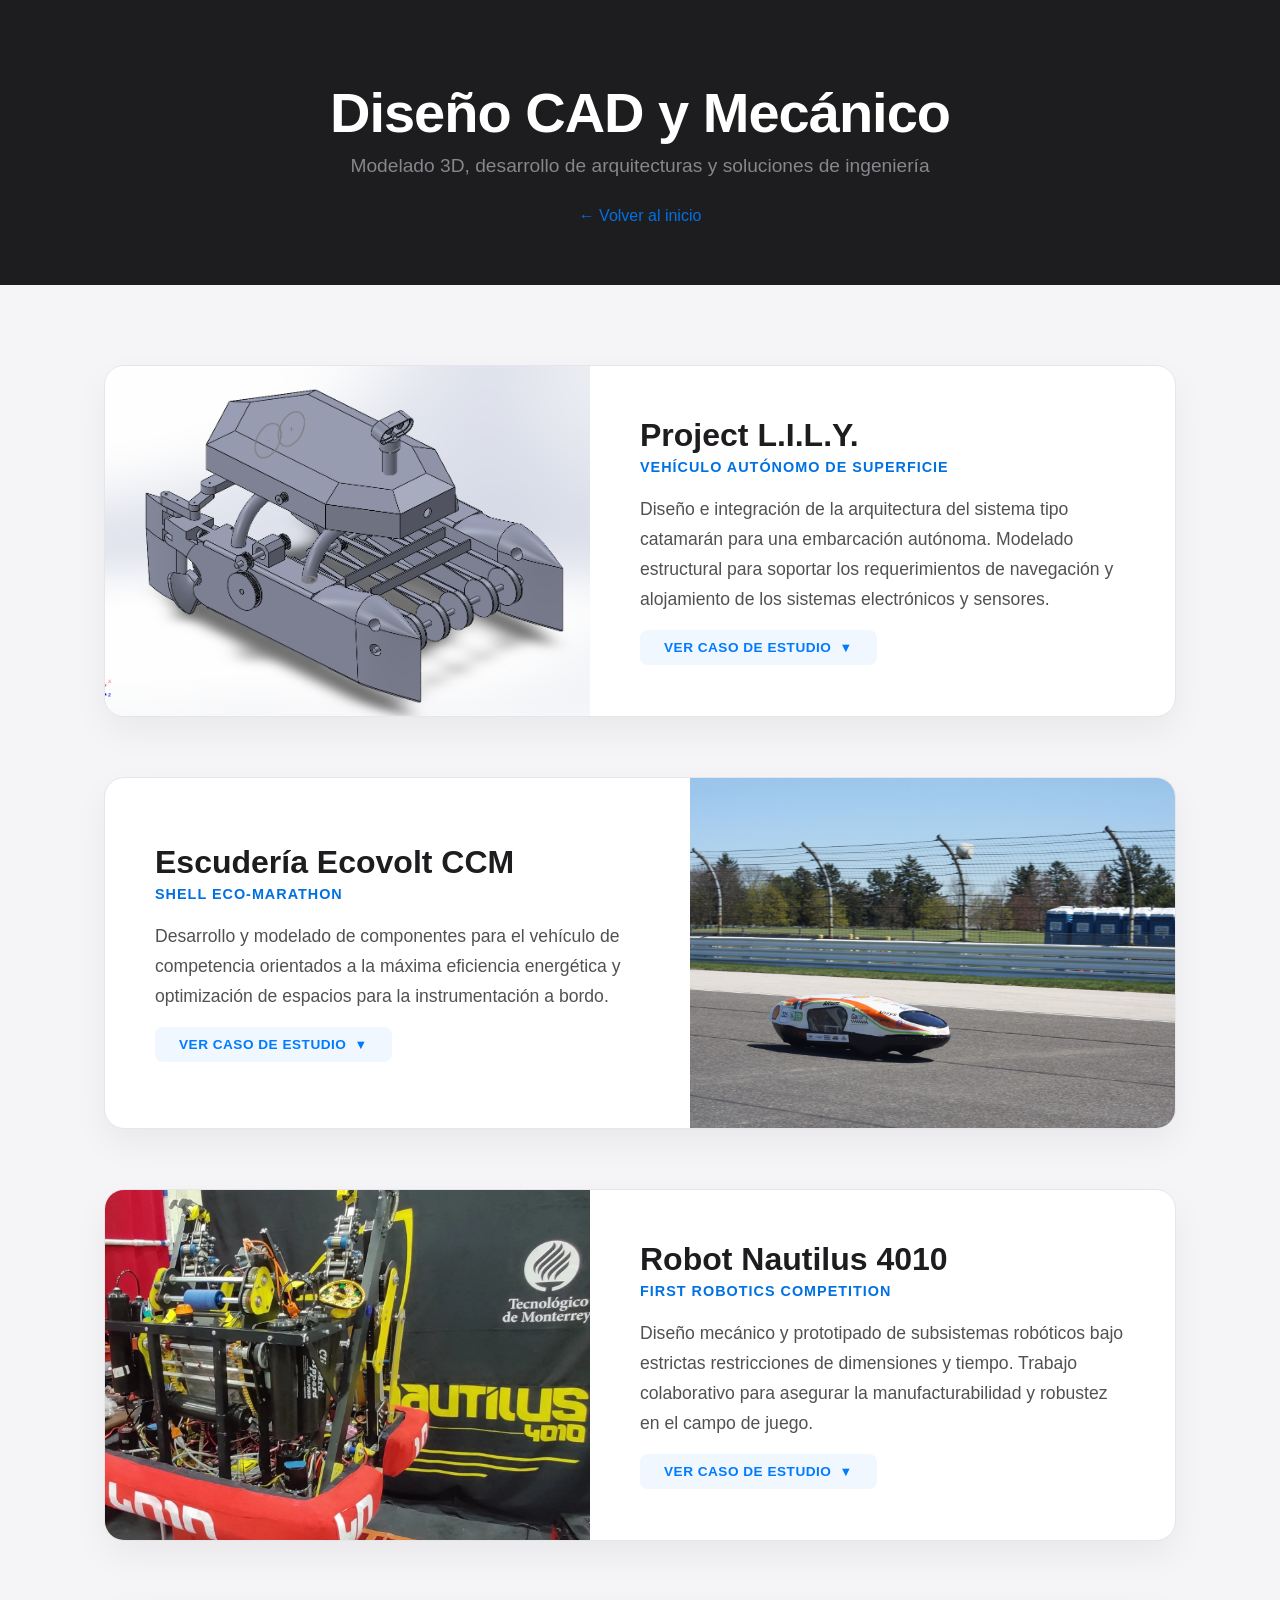
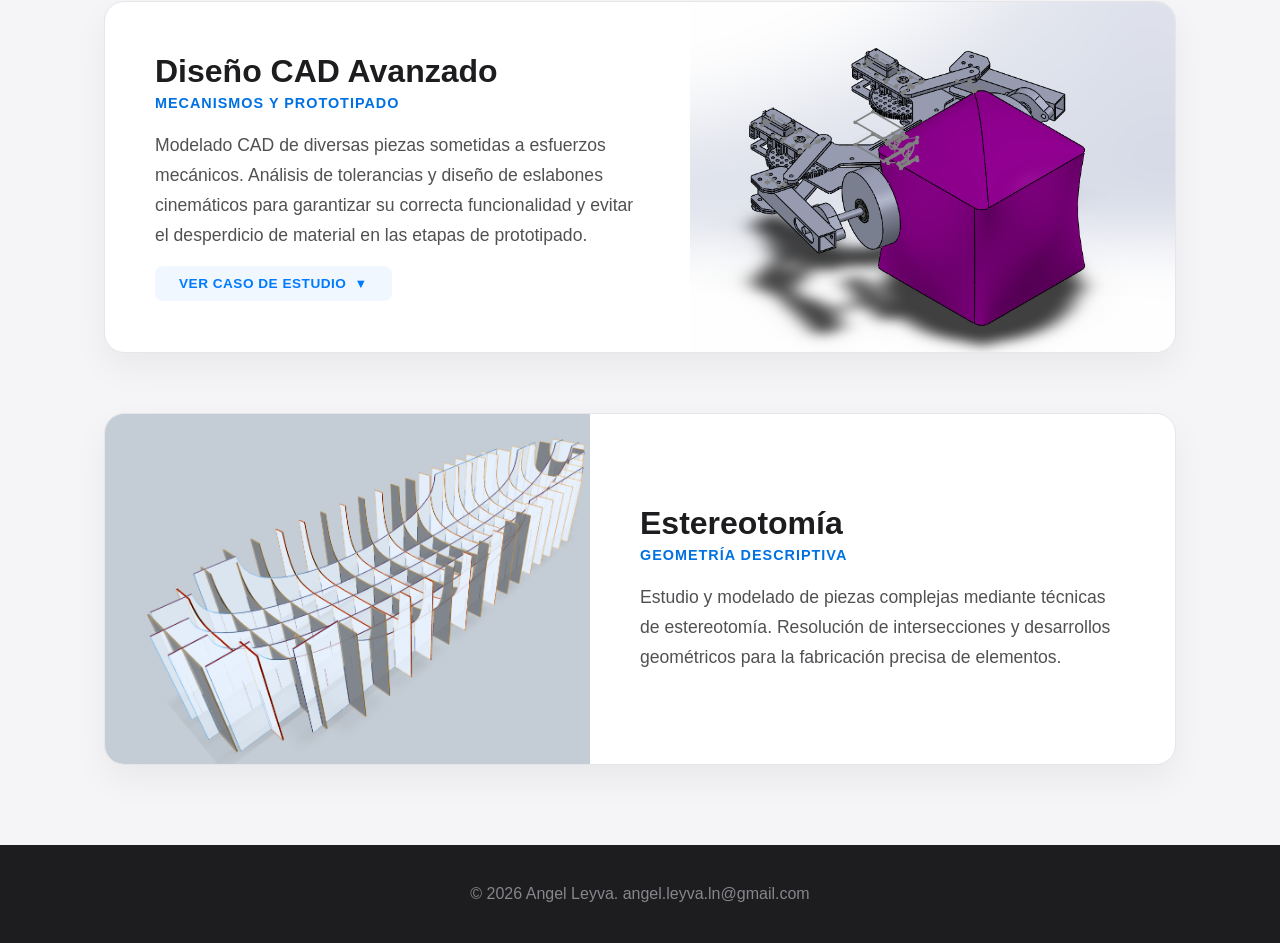
==== cad.html @ 3fa6e8ff "Add files via upload Subida inicial del portafolio" ====
<!DOCTYPE html>
<html lang="es">
<head>
    <meta charset="UTF-8">
    <meta name="viewport" content="width=device-width, initial-scale=1.0">
    <title>Diseño CAD | Angel Leyva</title>
    <link rel="stylesheet" href="style.css">
</head>
<body>

    <!-- Encabezado de la página de CAD -->
    <header class="page-header">
        <div class="header-content">
            <h1>Diseño CAD y Mecánico</h1>
            <p>Modelado 3D, desarrollo de arquitecturas y soluciones de ingeniería</p>
            <a href="index.html" class="btn-back">← Volver al inicio</a>
        </div>
    </header>

    <!-- Galería de Proyectos -->
    <section class="projects-gallery">
        <div class="project-grid">

            <!-- Proyecto: L.I.L.Y -->
            <article class="project-card expandable">
                <div class="project-summary">
                    <div class="project-image" style="background-image: url('lily.png');"></div>
                    <div class="project-info">
                        <h2>Project L.I.L.Y.</h2>
                        <span class="project-tag">Vehículo Autónomo de Superficie</span>
                        <p>Diseño e integración de la arquitectura del sistema tipo catamarán para una embarcación autónoma. Modelado estructural para soportar los requerimientos de navegación y alojamiento de los sistemas electrónicos y sensores.</p>
                        <button class="btn-expand">Ver Caso de Estudio <span class="arrow">▼</span></button>
                    </div>
                </div>
                <div class="project-details">
                    <div class="details-content">
                        <div class="tech-specs">
                            <h3>Detalles Técnicos</h3>
                            <ul>
                                <li><strong>Mi Rol:</strong> Ingeniero Multidisciplinario (Primavera 2026).</li>
                                <li><strong>El Reto:</strong> Diseñar la arquitectura eléctrica y estructural de un catamarán autónomo capaz de maniobrar en canales estrechos para la recolección de plagas acuáticas.</li>
                                <li><strong>Aportación:</strong> Integración de la estructura y manufactura, así como la implementación de sensores y procesamiento a bordo.</li>
                                <li><strong>Tecnologías:</strong> SolidWorks, Fusion CAM, MATLAB (Simulink), Altium, Python, Edge Impulse, C++</li>
                            </ul>
                        </div>
                        <div class="mini-gallery">
                           
                            <img src="foto-cad.png" alt="Acercamiento al diagrama" style="height: 150px; width: 100%; object-fit: cover; border-radius: 8px;">
                            
                            <img src="lily1.png" alt="Acercamiento al CAD" style="height: 150px; width: 100%; object-fit: cover; border-radius: 8px;">
                        </div>
                    </div>
                </div>
            </article>

            <!-- Proyecto: Escudería Ecovolt -->
            <article class="project-card expandable">
                <div class="project-summary">
                    <div class="project-image" style="background-image: url('ecovolt.jpg');"></div>
                    <div class="project-info">
                        <h2>Escudería Ecovolt CCM</h2>
                        <span class="project-tag">Shell Eco-marathon</span>
                        <p>Desarrollo y modelado de componentes para el vehículo de competencia orientados a la máxima eficiencia energética y optimización de espacios para la instrumentación a bordo.</p>
                        <button class="btn-expand">Ver Caso de Estudio <span class="arrow">▼</span></button>
                    </div>
                </div>
                <div class="project-details">
                    <div class="details-content">
                        <div class="tech-specs">
                            <h3>Detalles Técnicos</h3>
                            <ul>
                                <li><strong>Mi Rol:</strong> Team Captain & Head of Electronics (Ago 2022 - Abr 2024).</li>
                                <li><strong>Gestión:</strong> Liderazgo técnico, administración integral del equipo y manejo de relaciones públicas para la competencia de eficiencia energética.</li>
                                <li><strong>Aportación:</strong> Diseño y manufactura cruzada de componentes, asegurando la correcta integración de los sistemas y el cumplimiento estricto del reglamento técnico de la competencia.</li>
                                <li><strong>Tecnologías:</strong> SolidWorks, Fusion CAM, MATLAB (Simulink), Altium, C++, LTSpice, Ansys, Maquinado CNC, Caracterización de Materiales.</li>
                            </ul>
                        </div>
                        <div class="mini-gallery">
                            
                            <img src="eco1.png" alt="Acercamiento al diagrama" style="height: 150px; width: 100%; object-fit: cover; border-radius: 8px;">
                            
                            <img src="eco2.png" alt="Acercamiento al CAD" style="height: 150px; width: 100%; object-fit: cover; border-radius: 8px;">
                        </div>
                    </div>
                </div>
            </article>

            <!-- Proyecto: FIRST Robotics Nautilus 4010 -->
            <article class="project-card expandable">
                <div class="project-summary">
                    <div class="project-image" style="background-image: url('nautilus.jpeg');"></div>
                    <div class="project-info">
                        <h2>Robot Nautilus 4010</h2>
                        <span class="project-tag">FIRST Robotics Competition</span>
                        <p>Diseño mecánico y prototipado de subsistemas robóticos bajo estrictas restricciones de dimensiones y tiempo. Trabajo colaborativo para asegurar la manufacturabilidad y robustez en el campo de juego.</p>
                        <button class="btn-expand">Ver Caso de Estudio <span class="arrow">▼</span></button>
                    </div>
                </div>
                <div class="project-details">
                    <div class="details-content">
                        <div class="tech-specs">
                            <h3>Detalles Técnicos</h3>
                            <ul>
                                <li><strong>Mi Rol:</strong> Miembro del Equipo de Diseño y Mentor Voluntario (Ene 2022 - Dic 2024).</li>
                                <li><strong>El Reto:</strong> Garantizar las tolerancias mecánicas y la operatividad del robot bajo estrictos límites de tiempo, integrando soluciones innovadoras.</li>
                                <li><strong>Tecnologías:</strong> SolidWorks, Fusion 360, Maquinado CNC, Operación de Maquinaria Industrial.</li>
                            </ul>
                        </div>
                        <div class="mini-gallery">
                            
                            <img src="n1.png" alt="Acercamiento al diagrama" style="height: 150px; width: 100%; object-fit: cover; border-radius: 8px;">
                            
                            <img src="n2.jpeg" alt="Acercamiento al CAD" style="height: 150px; width: 100%; object-fit: cover; border-radius: 8px;">
                        </div>
                    </div>
                </div>
            </article>

            <!-- Proyecto: Pinza -->
            <article class="project-card expandable">
                <div class="project-summary">
                    <div class="project-image" style="background-image: url('pinza.png');"></div>
                    <div class="project-info">
                        <h2>Diseño CAD Avanzado</h2>
                        <span class="project-tag">Mecanismos y Prototipado</span>
                        <p>Modelado CAD de diversas piezas sometidas a esfuerzos mecánicos. Análisis de tolerancias y diseño de eslabones cinemáticos para garantizar su correcta funcionalidad y evitar el desperdicio de material en las etapas de prototipado.</p>
                        <button class="btn-expand">Ver Caso de Estudio <span class="arrow">▼</span></button>
                    </div>
                </div>
                <div class="project-details">
                    <div class="details-content">
                        <div class="tech-specs">
                            <h3>Detalles Técnicos</h3>
                            <ul>
                                <li><strong>Enfoque:</strong> Diseño Orientado a la Manufactura (DFM) y análisis de tolerancias.</li>
                                <li><strong>Aplicación:</strong> Actuadores mecánicos de precisión y componentes sujetos a esfuerzos mecánicos y/o requerimientos estéticos.</li>
                            </ul>
                        </div>
                        <div class="mini-gallery">
                            
                            <img src="av1.png" alt="Acercamiento al diagrama" style="height: 150px; width: 100%; object-fit: cover; border-radius: 8px;">
                            
                            <img src="av2.png" alt="Acercamiento al CAD" style="height: 150px; width: 100%; object-fit: cover; border-radius: 8px;">
                        </div>
                    </div>
                </div>
            </article>

            <!-- Proyecto: Estereotomía (Sin acordeón, a menos que quieras agregarle) -->
            <article class="project-card expandable">
                <div class="project-summary">
                    <div class="project-image" style="background-image: url('estereotomia.png');"></div>
                    <div class="project-info">
                        <h2>Estereotomía</h2>
                        <span class="project-tag">Geometría Descriptiva</span>
                        <p>Estudio y modelado de piezas complejas mediante técnicas de estereotomía. Resolución de intersecciones y desarrollos geométricos para la fabricación precisa de elementos.</p>
                    </div>
                </div>
            </article>

        </div>
    </section>

    <footer>
        <p>© 2026 Angel Leyva. angel.leyva.ln@gmail.com</p>
    </footer>
    <script src="script.js"></script>
</body>
</html>
---- style.css ----
/* Reseteo básico y tipografía limpia */
* {
    margin: 0;
    padding: 0;
    box-sizing: border-box;
    font-family: -apple-system, BlinkMacSystemFont, "Segoe UI", Roboto, Helvetica, Arial, sans-serif;
}

html {
    scroll-behavior: smooth;
    background-color: #f5f5f7;
}

/* --- SECCIÓN HERO  --- */

.hero-section {
    position: relative; 
    height: 100vh;
    display: flex;
    justify-content: flex-start;
    align-items: center;
    text-align: left;
    padding-left: 10%;
    padding-right: 0;
    overflow: hidden;
    
    background-image: url('fondo-competencia.jpg'); 
    background-size: cover;
    background-position: center;
    z-index: 1; 
}

/* --- CAPA 1.5: Imagen Secundaria (Foto 2) con Animación --- */
.hero-section::before {
    content: "";
    position: absolute;
    top: 0; 
    left: 0; 
    width: 100%; 
    height: 100%;
    
    background-image: url('fondo2.jpeg'); 
    background-size: cover;
    background-position: center;
    
    z-index: -2; 
    
    animation: crossfade 10s ease-in-out infinite;
}

/* --- CAPA 2: Degradado Oscuro (Mantiene el texto legible) --- */
.hero-section::after {
    content: "";
    position: absolute;
    top: 0; 
    left: 0; 
    width: 100%; 
    height: 100%;
    /* Degradado de izquierda a derecha */
    background: linear-gradient(to right, rgba(0, 0, 0, 1) 0%, rgba(0, 0, 0, 0.7) 45%, rgba(0, 0, 0, 0.3) 100%);
    z-index: -1; 
}

/* --- INSTRUCCIONES DE LA ANIMACIÓN --- */
@keyframes crossfade {
    0%   { opacity: 0; }  /* Inicia mostrando solo la Foto 1 */
    40%  { opacity: 0; }  /* Se mantiene la Foto 1 durante 4 segundos */
    50%  { opacity: 1; }  /* Transición suave: Aparece la Foto 2 */
    90%  { opacity: 1; }  /* Se mantiene la Foto 2 durante 4 segundos */
    100% { opacity: 0; }  /* Transición suave: Regresa a la Foto 1 */
}
/* --- CAPA 3- */
.hero-content {
    position: relative;
    z-index: 1; 
    max-width: 650px; 
}

.hero-content h1 {
    font-size: 5.5rem; 
    font-weight: 800;
    letter-spacing: -2px;
    color: white;
    margin-bottom: 5px;
    text-shadow: 0px 4px 20px rgba(0, 0, 0, 0.9); 
}

.hero-content .subtitle {
    display: block; /* Asegura que tome su propia línea */
    text-transform: uppercase;
    letter-spacing: 4px;
    font-size: 1.1rem;
    color: #f4f4f4;
    font-weight: 500;
    text-shadow: 0px 2px 10px rgba(0, 0, 0, 0.9);
    margin-bottom: 40px;
}

/* El botón se mantendrá blanco sólido, alineado a la izquierda bajo el texto */

.hero-content p {
    font-size: 1.5rem;
    color: #e0e0e0;
    font-weight: 300;
    letter-spacing: 2px;
    margin-bottom: 40px;
}

.btn-scroll {
    display: inline-block;
    padding: 12px 30px;
    border: 2px solid white;
    color: white;
    text-decoration: none;
    font-size: 1rem;
    border-radius: 30px;
    transition: all 0.3s ease;
    text-transform: uppercase;
    letter-spacing: 1px;
}

.btn-scroll:hover {
    background-color: white;
    color: black;
}

/* --- SECCIÓN DE PORTAFOLIO --- */
.portfolio-section {
    padding: 100px 5%;
    max-width: 1400px;
    margin: 0 auto;
}

.section-title {
    text-align: center;
    font-size: 2.5rem;
    margin-bottom: 60px;
    color: #1d1d1f;
}

/* Cuadrícula de las 3 áreas */
.grid-container {
    display: grid;
    grid-template-columns: repeat(auto-fit, minmax(320px, 1fr));
    gap: 40px;
}

.card {
    background: white;
    border-radius: 18px;
    overflow: hidden;
    box-shadow: 0 10px 30px rgba(0,0,0,0.05);
    transition: transform 0.4s ease, box-shadow 0.4s ease;
}

.card:hover {
    transform: translateY(-10px);
    box-shadow: 0 20px 40px rgba(0,0,0,0.1);
}

.card-image {
    height: 220px;
    background-color: #e5e5ea;
    background-size: cover;
    background-position: center;
}


#img-cad { background-image: url('foto-cad.png'); }
#img-electronica { background-image: url('foto-electronica.png'); }
#img-programacion { background-image: url('foto-codigo.png'); }

.card-content {
    padding: 30px;
    text-align: center;
}

.card-content h3 {
    font-size: 1.5rem;
    margin-bottom: 15px;
    color: #1d1d1f;
}

.card-content p {
    font-size: 1rem;
    color: #86868b;
    line-height: 1.6;
    margin-bottom: 25px;
}

.btn-outline {
    display: inline-block;
    padding: 10px 24px;
    background-color: #0071e3; 
    color: white;
    text-decoration: none;
    border-radius: 20px;
    font-weight: 500;
    transition: background-color 0.3s;
}

.btn-outline:hover {
    background-color: #0077ed;
}

footer {
    text-align: center;
    padding: 40px;
    background-color: #1d1d1f;
    color: #86868b;
}

/* Animaciones de entrada */
.fade-in-text {
    opacity: 0;
    transform: translateY(30px);
    transition: opacity 1s ease, transform 1s ease;
}

.fade-in-text.visible {
    opacity: 1;
    transform: translateY(0);
}

/* --- SECCIÓN SOBRE MÍ --- */
.about-section {
    padding: 80px 5%;
    background-color: white; /* Contraste limpio con el fondo gris de la sección anterior */
}

.about-container {
    max-width: 1000px;
    margin: 0 auto;
    display: flex;
    align-items: center;
    gap: 60px;
}

.about-image-container {
    flex: 0 0 250px; /* Mantiene el tamaño del contenedor fijo */
}

.profile-pic {
    width: 250px;
    height: 250px;
    border-radius: 50%; /* Esto hace la foto perfectamente circular */
    object-fit: cover; /* Asegura que la foto no se deforme */
    box-shadow: 0 15px 35px rgba(0,0,0,0.1);
    border: 4px solid #f5f5f7;
}

.about-text {
    flex: 1;
}

.about-text h2 {
    font-size: 2.5rem;
    color: #1d1d1f;
    margin-bottom: 20px;
}

.about-text p {
    font-size: 1.1rem;
    color: #515154;
    line-height: 1.8;
    margin-bottom: 15px;
}

.about-text strong {
    color: #1d1d1f;
    font-weight: 600;
}

/* Responsividad para móviles: apila la foto y el texto si la pantalla es pequeña */
@media (max-width: 768px) {
    .about-container {
        flex-direction: column;
        text-align: center;
        gap: 30px;
    }
}

/* --- BOTÓN FLOTANTE (Call to Action constante) --- */
.floating-btn {
    position: fixed;
    bottom: 30px;
    right: 30px;
    background-color: #1d1d1f; /* Color oscuro estilo Apple */
    color: white;
    padding: 15px 25px;
    border-radius: 50px;
    text-decoration: none;
    font-weight: 600;
    font-size: 1rem;
    display: flex;
    align-items: center;
    gap: 10px;
    box-shadow: 0 10px 20px rgba(0,0,0,0.2);
    transition: transform 0.3s ease, background-color 0.3s ease;
    z-index: 1000; /* Asegura que siempre esté por encima de todo */
}

.floating-btn:hover {
    background-color: #0071e3; /* Cambia al azul característico al pasar el mouse */
    transform: translateY(-5px);
}
/* --- ESTILOS PARA LAS PÁGINAS DE PROYECTOS (CAD, Electrónica, etc.) --- */

.page-header {
    background-color: #1d1d1f;
    color: white;
    padding: 80px 5% 60px;
    text-align: center;
}

.page-header h1 {
    font-size: 3.5rem;
    margin-bottom: 10px;
    letter-spacing: -1px;
}

.page-header p {
    font-size: 1.2rem;
    color: #86868b;
    margin-bottom: 30px;
}

.btn-back {
    color: #0071e3;
    text-decoration: none;
    font-weight: 500;
    transition: color 0.3s;
}

.btn-back:hover {
    color: #5bc0de;
}

.projects-gallery {
    padding: 80px 5%;
    max-width: 1200px;
    margin: 0 auto;
}

.project-grid {
    display: flex;
    flex-direction: column;
    gap: 60px; /* Separación grande entre proyectos para que respiren */
}

.project-card {
    display: flex;
    background: white;
    border-radius: 20px;
    overflow: hidden;
    box-shadow: 0 15px 35px rgba(0,0,0,0.05);
    border: 1px solid #e5e5ea;
}

/* Intercalar la imagen izquierda/derecha para que no sea monótono */
.project-card:nth-child(even) {
    flex-direction: row-reverse;
}

.project-image {
    flex: 1;
    min-height: 350px;
    background-size: cover;
    background-position: center;
    background-color: #f5f5f7; /* Color de fondo por si no hay imagen */
}

.project-info {
    flex: 1;
    padding: 50px;
    display: flex;
    flex-direction: column;
    justify-content: center;
}

.project-info h2 {
    font-size: 2rem;
    color: #1d1d1f;
    margin-bottom: 5px;
}

.project-tag {
    display: inline-block;
    font-size: 0.9rem;
    color: #0071e3;
    font-weight: 600;
    text-transform: uppercase;
    letter-spacing: 1px;
    margin-bottom: 20px;
}

.project-info p {
    font-size: 1.1rem;
    color: #515154;
    line-height: 1.7;
}

/* Responsividad: En celulares, apilar imagen arriba y texto abajo */
@media (max-width: 900px) {
    .project-card, .project-card:nth-child(even) {
        flex-direction: column;
    }
    .project-image {
        min-height: 250px;
    }
    .project-info {
        padding: 30px;
    }
}

/* --- CREDENCIALES Y RECONOCIMIENTOS --- */
.credentials-section {
    padding: 80px 5%;
    background-color: #1d1d1f; /* Fondo oscuro para contrastar */
    color: white;
}

.credentials-section .section-title {
    color: white;
}

.credentials-container {
    max-width: 1000px;
    margin: 0 auto;
    display: flex;
    flex-direction: column;
    gap: 40px;
}

.award-banner {
    display: flex;
    align-items: center;
    gap: 20px;
    background: rgba(255, 255, 255, 0.1);
    padding: 30px;
    border-radius: 16px;
    border: 1px solid rgba(255, 255, 255, 0.2);
}

.award-icon {
    font-size: 3rem;
}

.award-banner h3 {
    font-size: 1.5rem;
    margin-bottom: 5px;
}

.award-banner p {
    color: #a1a1a6;
    font-size: 1.1rem;
}

.tags-grid {
    display: flex;
    justify-content: space-between;
    gap: 40px;
    flex-wrap: wrap;
}

.tag-group h4 {
    font-size: 1.2rem;
    margin-bottom: 15px;
    color: #f5f5f7;
}

.tag {
    display: inline-block;
    background: white;
    color: #1d1d1f;
    padding: 8px 16px;
    border-radius: 20px;
    font-size: 0.95rem;
    font-weight: 600;
    margin-right: 10px;
    margin-bottom: 10px;
}

/* --- LIDERAZGO Y TRAYECTORIA --- */
.leadership-section {
    padding: 100px 5%;
    background-color: #f5f5f7;
}

.leadership-grid {
    max-width: 1200px;
    margin: 0 auto;
    display: grid;
    grid-template-columns: repeat(auto-fit, minmax(300px, 1fr));
    gap: 30px;
}

.leadership-card {
    background: white;
    padding: 40px;
    border-radius: 18px;
    box-shadow: 0 10px 30px rgba(0,0,0,0.05);
    border-top: 4px solid #0071e3;
}

.leadership-card .date {
    display: block;
    color: #86868b;
    font-size: 0.9rem;
    font-weight: 600;
    text-transform: uppercase;
    margin-bottom: 15px;
}

.leadership-card h3 {
    font-size: 1.3rem;
    color: #1d1d1f;
    margin-bottom: 5px;
}

.leadership-card h4 {
    font-size: 1.1rem;
    color: #0071e3;
    margin-bottom: 20px;
}

.leadership-card p {
    color: #515154;
    line-height: 1.6;
}

/* --- BOTÓN CV --- */
/* Estilo para el botón de Descargar CV con enlace <a> */
.btn-cv {
    display: inline-flex;
    align-items: center;
    justify-content: center;
    gap: 8px; /* Espacio exacto entre el ícono SVG y el texto */
    background-color: #007BFF; 
    color: #ffffff;
    padding: 12px 24px;
    border-radius: 8px;
    font-weight: bold;
    font-size: 1rem;
    text-decoration: none; /* Magia: quita el subrayado por defecto de los enlaces */
    cursor: pointer;
    transition: all 0.3s ease;
    width: fit-content;
}

.btn-cv:hover {
    background-color: #0056b3; /* Un azul ligeramente más oscuro */
    color: #ffffff;
    transform: translateY(-2px); /* Se eleva un poquito al pasar el mouse */
    box-shadow: 0 4px 8px rgba(0, 123, 255, 0.3); /* Sombra suave */
}

/* Asegurar que el SVG mantenga sus proporciones y color */
.btn-cv svg {
    width: 20px;
    height: 20px;
    stroke: currentColor; /* Adquiere el color blanco del texto automáticamente */
}
/* --- BARRA DE NAVEGACIÓN CENTRADA (Estilo Tesla) --- */
.navbar {
    position: absolute;
    top: 0;
    width: 100%;
    display: grid;
    grid-template-columns: 1fr auto 1fr; /* Centra los links perfectamente */
    align-items: center;
    padding: 25px 50px;
    box-sizing: border-box;
    z-index: 10;
}

.navbar .logo {
    color: #ffffff;
    font-size: 1.2rem;
    font-weight: bold;
    letter-spacing: 2px;
    justify-self: start;
}

.nav-links {
    list-style: none;
    display: flex;
    gap: 35px;
    margin: 0;
    padding: 0;
    justify-self: center;
}

.navbar::after {
    content: '';
    justify-self: end; /* Mantiene la simetría visual */
}

.nav-links a {
    color: #ffffff;
    text-decoration: none;
    font-size: 0.85rem;
    text-transform: uppercase;
    letter-spacing: 1.5px;
    transition: opacity 0.3s ease;
}

.nav-links a:hover {
    opacity: 0.6;
}

/* --- TEXTOS DE LA PORTADA --- */
.hero-content h1 {
    font-size: 5.5rem; /* Más grande y pesado para contrastar con el motor */
    font-weight: 800;
    letter-spacing: -2px;
    color: white;
    margin-bottom: 10px;
    text-shadow: 0px 4px 20px rgba(0, 0, 0, 0.9); 
}

.hero-content .subtitle {
    text-transform: uppercase;
    letter-spacing: 4px;
    font-size: 1.1rem;
    color: #f4f4f4;
    font-weight: 500;
    text-shadow: 0px 2px 10px rgba(0, 0, 0, 0.9);
    margin-bottom: 40px;
}

/* --- BOTÓN PRINCIPAL SÓLIDO --- */
.btn-ghost {
    display: inline-block;
    padding: 12px 40px;
    background-color: rgba(255, 255, 255, 0.95); /* Blanco sólido */
    color: #171a20; /* Texto oscuro */
    text-decoration: none;
    border-radius: 4px;
    font-size: 0.9rem;
    font-weight: bold;
    text-transform: uppercase;
    letter-spacing: 1px;
    transition: all 0.3s ease;
    border: none;
}

.btn-ghost:hover {
    background-color: #ffffff;
    transform: scale(1.02);
}
.scroll-indicator {
    position: absolute;
    bottom: 40px;
    left: 50%;
    transform: translateX(-50%);
    display: flex;
    justify-content: center;
}

.scroll-indicator span {
    display: block;
    width: 24px;
    height: 40px;
    border: 2px solid #ffffff;
    border-radius: 50px;
    position: relative;
    opacity: 0.7;
}

.scroll-indicator span::before {
    content: '';
    position: absolute;
    top: 6px;
    left: 50%;
    transform: translateX(-50%);
    width: 4px;
    height: 8px;
    background-color: #ffffff;
    border-radius: 50%;
    animation: scroll-bounce 1.5s infinite;
}

/* La magia del movimiento */
@keyframes scroll-bounce {
    0% { top: 6px; opacity: 1; }
    100% { top: 20px; opacity: 0; }
}
/* --- NUEVO BOTÓN SÓLIDO --- */
.btn-solido {
    display: inline-block;
    padding: 12px 40px;
    background-color: #ffffff; /* Blanco completamente sólido */
    color: #171a20; /* Letra oscura para que resalte */
    text-decoration: none;
    border-radius: 4px; /* Bordes rectos estilo Tesla */
    font-size: 0.9rem;
    font-weight: bold;
    text-transform: uppercase;
    letter-spacing: 1px;
    transition: all 0.3s ease;
    border: none;
}

.btn-solido:hover {
    background-color: #e0e0e0;
    transform: scale(1.02);
}

/* =======================================================
   ESTILOS ESPECÍFICOS PARA TARJETAS */
.project-card.expandable {
    flex-direction: column; /* Apila el resumen arriba y los detalles abajo */
}

/* El contenedor del resumen hereda el diseño de lado a lado original */
.project-card.expandable .project-summary {
    display: flex;
    flex-direction: row;
    width: 100%;
}

/* Intercalar imagen izquierda/derecha como en el diseño original */
.project-card.expandable:nth-child(even) .project-summary {
    flex-direction: row-reverse;
}

/* --- EL BOTÓN EXPANDIR --- */
/* Estilo "Soft Button" ajustado al contenido */
.btn-expand {
    display: inline-flex;
    align-items: center;
    justify-content: center;
    background-color: #f0f7ff; /* Un fondo azul muy tenue y elegante */
    color: #007BFF; /* El texto en tu azul principal */
    border: none; 
    padding: 10px 24px;
    border-radius: 8px; /* Bordes un poco más suaves */
    font-weight: bold;
    font-size: 0.85rem;
    text-transform: uppercase;
    letter-spacing: 0.5px;
    cursor: pointer;
    margin-top: 15px;
    
    width: fit-content; 
    
    transition: all 0.3s ease;
}

/* Efecto Hover: Se vuelve completamente azul sólido al pasar el mouse */
.btn-expand:hover {
    background-color: #007BFF;
    color: #ffffff;
}

/* Animación de la flechita */
.btn-expand .arrow {
    margin-left: 8px;
    font-size: 0.8rem;
    transition: transform 0.3s ease;
}

.btn-expand:hover .arrow {
    transform: translateY(3px); 
}

/* --- EL ACORDEÓN OCULTO --- */
.project-details {
    max-height: 0; 
    overflow: hidden;
    transition: max-height 0.6s ease-out, opacity 0.4s ease;
    background-color: #fcfcfc;
    opacity: 0;
}

.project-card.expandable.active .project-details {
    max-height: 2000px; 
    border-top: 1px solid #e5e5ea;
    opacity: 1;
}

.details-content {
    padding: 40px 50px;
    display: flex;
    flex-direction: column;
    gap: 30px;
}

/* Estilos de los Bullet Points Técnicos */
.tech-specs h3 { font-size: 1.5rem; margin-bottom: 20px; color: #1d1d1f; }
.tech-specs ul { list-style-type: none; padding: 0; }
.tech-specs li { margin-bottom: 12px; font-size: 1.05rem; color: #515154; line-height: 1.6; }
.tech-specs li strong { color: #1d1d1f; }

/* Galería interna */
.mini-gallery {
    display: grid;
    grid-template-columns: repeat(auto-fit, minmax(200px, 1fr));
    gap: 20px;
    margin-top: 10px;
}

/* Responsividad para móviles del acordeón */
@media (max-width: 900px) {
    .project-card.expandable .project-summary, 
    .project-card.expandable:nth-child(even) .project-summary {
        flex-direction: column;
    }
    .details-content { padding: 30px 20px; }
}

/* Estilos para la sección Actualmente Aprendiendo */
.learning-section {
    padding: 4rem 10%;
    background-color: #f9f9f9; /* Un color de fondo sutil para separarlo del resto */
    text-align: center;
}

.learning-container {
    max-width: 800px;
    margin: 0 auto;
    background: #ffffff;
    padding: 2.5rem;
    border-radius: 12px;
    box-shadow: 0 4px 15px rgba(0, 0, 0, 0.05);
    border-left: 5px solid #0056b3; /* Un acento de color institucional */
}

.learning-content h3 {
    margin-bottom: 1rem;
    color: #333;
    font-size: 1.5rem;
}

.learning-content p {
    color: #555;
    line-height: 1.6;
    margin-bottom: 1rem;
    text-align: left; /* Alineado a la izquierda para mejor lectura */
}

.learning-content p:last-child {
    margin-bottom: 0;
}

/* Estilos para la lista de Telecomunicaciones */
.telecom-list {
    text-align: left;
    margin-top: 1rem;
    padding-left: 1.5rem;
    color: #a0a0a0; 
    line-height: 1.6;
}

.telecom-list li {
    margin-bottom: 0.8rem;
    font-size: 0.95rem; 
}

.telecom-list li strong {
    color: #007BFF; 
}
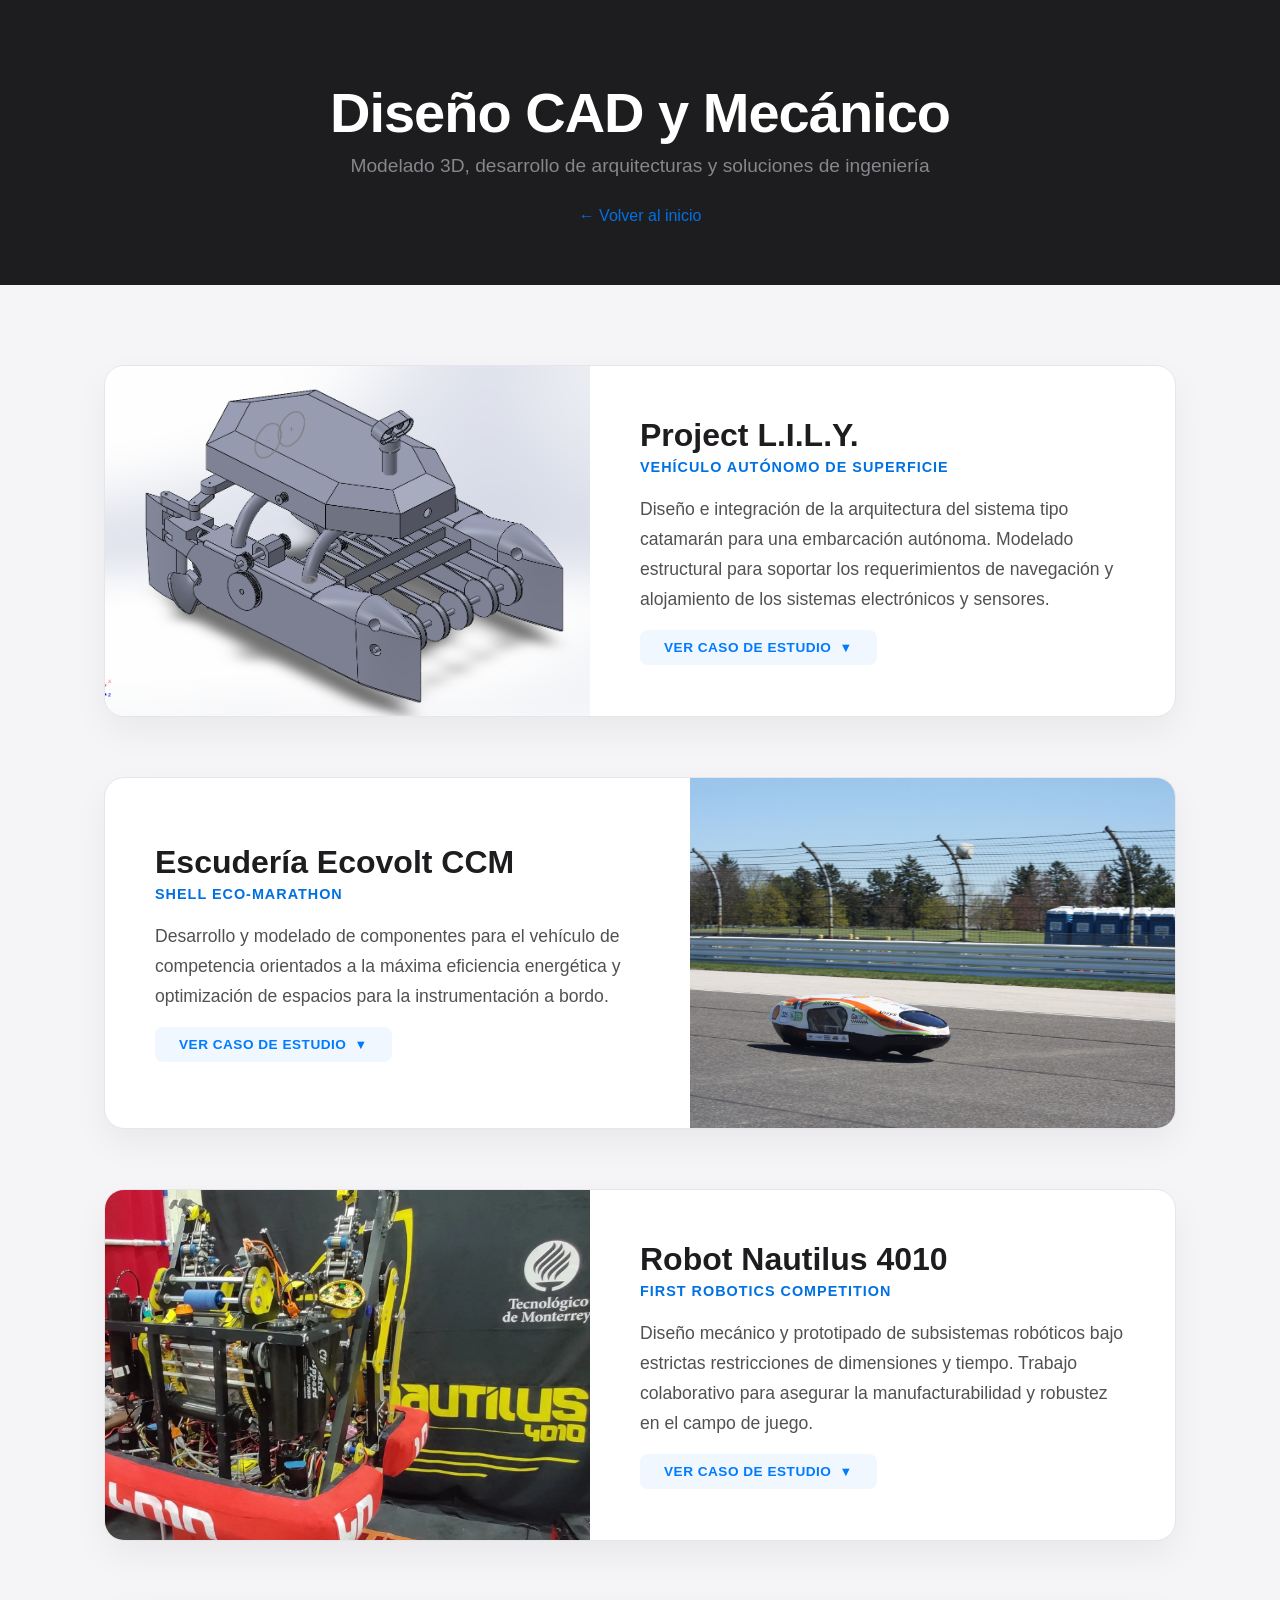
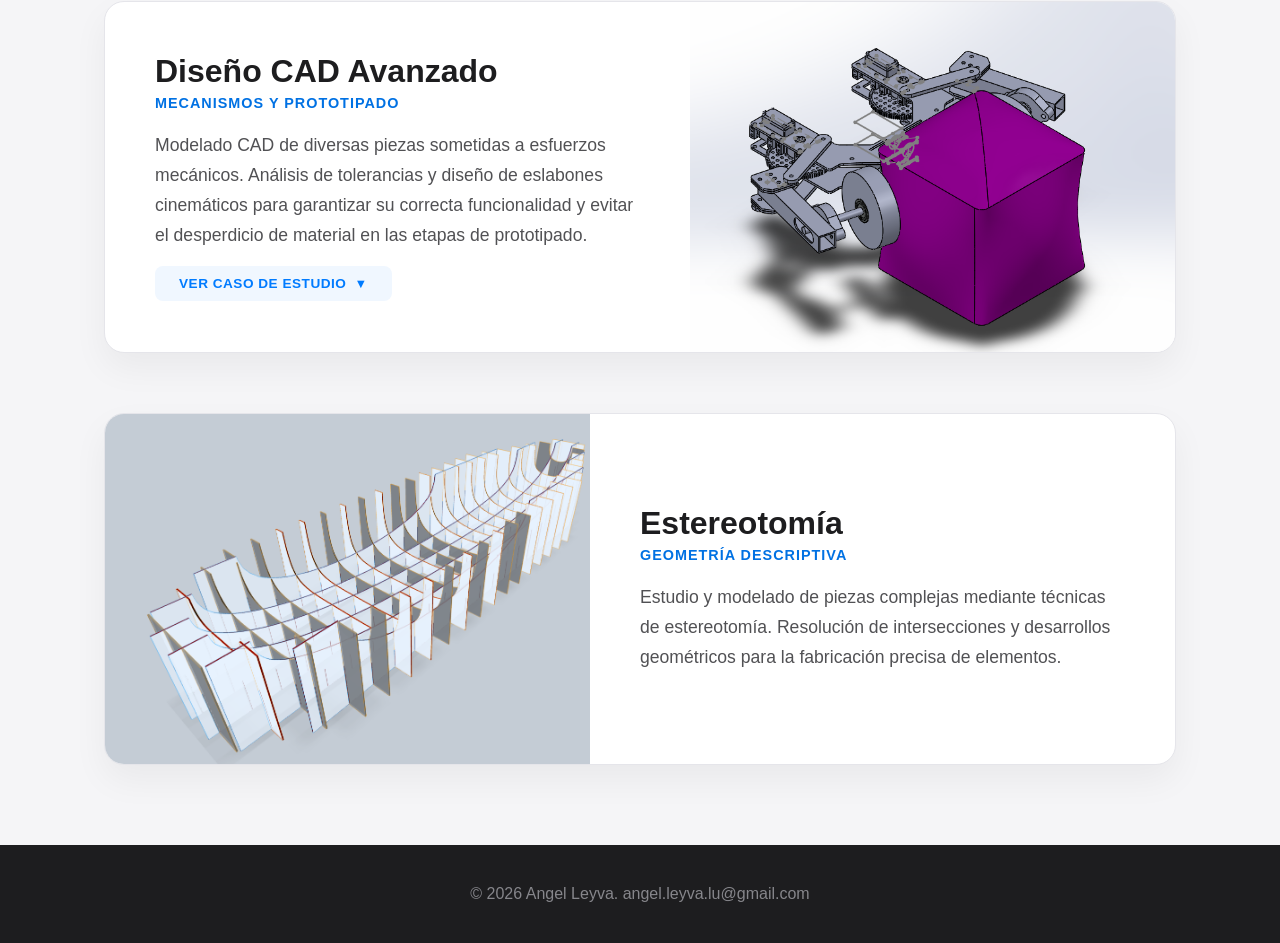
==== commit 0947be38: "Update cad.html" ====
--- a/cad.html
+++ b/cad.html
@@ -162,8 +162,8 @@
     </section>
 
     <footer>
-        <p>© 2026 Angel Leyva. angel.leyva.ln@gmail.com</p>
+        <p>© 2026 Angel Leyva. angel.leyva.lu@gmail.com</p>
     </footer>
     <script src="script.js"></script>
 </body>
-</html>+</html>
